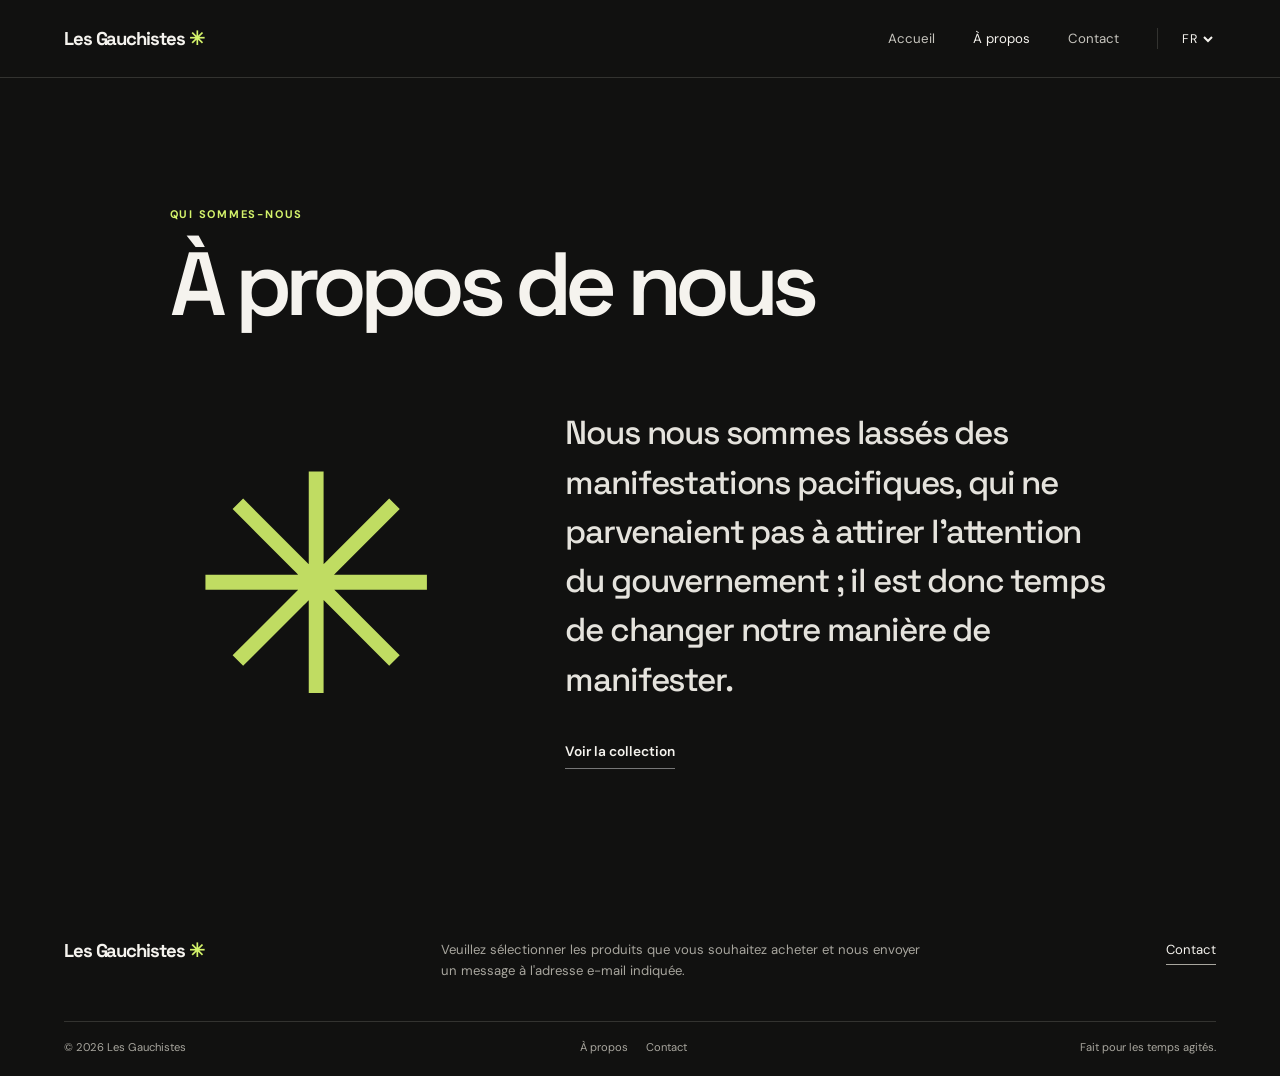
==== about.html @ 080e7e7c "site blueprint ready" ====
<!doctype html><html lang="fr"><head><meta charset="utf-8"><meta name="viewport" content="width=device-width, initial-scale=1"><meta name="theme-color" content="#111110"><link rel="stylesheet" href="styles.css"><script src="app.js" defer></script><title>À propos — Les Gauchistes</title></head><body data-page="about">
<header class="site-header"><a class="brand" href="index.html">Les Gauchistes<span class="brand-mark">✳</span></a><nav class="nav" aria-label="Navigation principale"><a href="index.html" data-i18n="navHome">Accueil</a><a class="active" href="about.html" data-i18n="navAbout">À propos</a><a href="contact.html" data-i18n="navContact">Contact</a><label class="language"><span class="sr-only" data-i18n="languageLabel">Langue</span><select id="language-select" aria-label="Language"><option value="fr">FR</option><option value="en">EN</option><option value="pl">PL</option><option value="es">ES</option><option value="pt">PT</option></select></label></nav></header>
<main class="inner-page about-page"><p class="eyebrow" data-i18n="aboutEyebrow">Qui sommes-nous</p><h1 data-i18n="aboutTitle">À propos de nous</h1><div class="about-layout"><div class="about-symbol" aria-hidden="true">✳</div><div><p class="about-lead" data-i18n="aboutBody">Nous nous sommes lassés des manifestations pacifiques, qui ne parvenaient pas à attirer l’attention du gouvernement ; il est donc temps de changer notre manière de manifester.</p><a class="text-link" href="index.html#collection" data-i18n="backCollection">Voir la collection <span>↗</span></a></div></div></main>
<footer class="site-footer"><div class="footer-top"><a class="brand" href="index.html">Les Gauchistes<span class="brand-mark">✳</span></a><p data-i18n="footerCopy">Veuillez sélectionner les produits que vous souhaitez acheter et nous envoyer un message à l'adresse e-mail indiquée.</p><a class="footer-contact" href="contact.html" data-i18n="navContact">Contact</a></div><div class="footer-bottom"><span>© 2026 Les Gauchistes</span><div><a href="about.html" data-i18n="navAbout">À propos</a><a href="contact.html" data-i18n="navContact">Contact</a></div><span data-i18n="footerNote">Fait pour les temps agités.</span></div></footer></body></html>
---- styles.css ----
@import url('https://fonts.googleapis.com/css2?family=DM+Sans:wght@400;500;600;700&family=Space+Grotesk:wght@400;500;600;700&display=swap');
:root{color-scheme:dark;--bg:#111110;--panel:#191918;--panel2:#20201e;--line:#333330;--text:#f5f3ee;--muted:#a8a69e;--acid:#d4f36b;--display:'Space Grotesk',sans-serif;--body:'DM Sans',sans-serif}*{box-sizing:border-box}html{scroll-behavior:smooth}body{margin:0;background:var(--bg);color:var(--text);font-family:var(--body);line-height:1.6}a{color:inherit;text-decoration:none}button,input,textarea,select{font:inherit}.site-header{height:78px;padding:0 clamp(20px,5vw,76px);display:flex;align-items:center;justify-content:space-between;border-bottom:1px solid var(--line);position:relative;z-index:2;background:#111110}.brand{font:700 1.16rem var(--display);letter-spacing:-.06em;white-space:nowrap}.brand-mark{color:var(--acid);padding-left:5px}.nav{display:flex;align-items:center;gap:clamp(16px,3vw,38px);font-size:.83rem}.nav>a{color:#c7c5be;transition:color .2s}.nav>a:hover,.nav>a.active{color:var(--text)}.language{border-left:1px solid var(--line);padding-left:20px}.language select{background:transparent;border:0;color:var(--text);font-size:.78rem;letter-spacing:.07em;cursor:pointer}.language option{background:#191918}.hero{min-height:490px;padding:clamp(56px,9vw,125px) clamp(24px,10vw,150px);display:flex;align-items:center;justify-content:space-between;position:relative;overflow:hidden;background:radial-gradient(ellipse at 80% 30%,#25251f 0,transparent 43%),linear-gradient(110deg,#111110 48%,#151512)}.hero:after{content:'';position:absolute;inset:0;opacity:.12;pointer-events:none;background-image:linear-gradient(90deg,transparent 49.8%,#777 50%,transparent 50.2%),linear-gradient(0deg,transparent 49.8%,#777 50%,transparent 50.2%);background-size:84px 84px;mask-image:linear-gradient(90deg,transparent,black)}.hero-inner{position:relative;z-index:1;max-width:710px}.eyebrow{text-transform:uppercase;letter-spacing:.16em;font-size:.69rem;font-weight:700;color:var(--acid);margin:0 0 17px}.hero h1,.inner-page h1{font:600 clamp(3.2rem,8vw,6.6rem)/.98 var(--display);letter-spacing:-.075em;margin:0;max-width:850px}.hero-copy{font-size:1.08rem;color:#c5c3bb;max-width:475px;margin:24px 0 28px}.text-link{font-size:.86rem;font-weight:600;display:inline-flex;align-items:center;gap:12px;border-bottom:1px solid #777;padding:0 0 6px;transition:color .2s,border .2s}.text-link:hover{color:var(--acid);border-color:var(--acid)}.text-link span{color:var(--acid)}.hero-stamp{position:relative;z-index:1;margin-right:3vw;width:190px;height:190px;border:1px solid #555448;border-radius:50%;display:flex;flex-direction:column;justify-content:center;align-items:center;gap:8px;transform:rotate(-12deg);font-size:.62rem;letter-spacing:.18em;color:#cfcdc3}.hero-stamp b{font-size:3.4rem;line-height:1;color:var(--acid)}.section-wrap{max-width:1300px;margin:auto;padding:78px clamp(20px,5vw,76px)}.section-heading{display:flex;justify-content:space-between;align-items:end;margin-bottom:30px}.section-heading h2{font:600 clamp(2rem,4vw,3rem)/1 var(--display);letter-spacing:-.06em;margin:0}.section-heading>p{font-size:.8rem;color:var(--muted)}.collection .eyebrow{margin-bottom:12px}.product-grid{display:grid;grid-template-columns:repeat(3,minmax(0,1fr));gap:16px}.product-card{background:var(--panel);border:1px solid #292927;overflow:hidden;transition:transform .25s,border-color .25s}.product-card:hover{transform:translateY(-4px);border-color:#606054}.product-image{height:270px;background:#22221f;position:relative;overflow:hidden}.product-image img{width:100%;height:100%;object-fit:cover;display:block;transition:transform .5s}.product-card:hover img{transform:scale(1.035)}.product-number{position:absolute;top:13px;left:14px;padding:4px 8px;background:rgba(17,17,16,.82);font-size:.68rem;letter-spacing:.1em}.product-info{padding:18px 18px 20px}.product-top{display:flex;justify-content:space-between;align-items:start;gap:12px}.product-info h3{font:600 1.2rem var(--display);margin:0 0 6px;letter-spacing:-.03em}.product-info p{font-size:.86rem;color:var(--muted);margin:0 0 19px;min-height:44px}.price{color:var(--acid);font-size:.9rem;font-weight:700;white-space:nowrap}.buy-button,.button{display:inline-flex;justify-content:center;align-items:center;gap:10px;border:1px solid #4a4a42;background:transparent;color:var(--text);padding:10px 14px;font-size:.79rem;font-weight:600;cursor:pointer;transition:background .2s,color .2s,border .2s}.buy-button{width:100%}.buy-button:hover,.button:hover{background:var(--acid);border-color:var(--acid);color:#171812}.buy-button span{color:var(--acid)}.buy-button:hover span{color:#171812}.manifesto{border-top:1px solid var(--line);border-bottom:1px solid var(--line);padding:74px 24px;text-align:center;background:var(--panel)}.manifesto>p:nth-child(2){font:500 clamp(1.8rem,4.5vw,3.6rem)/1.2 var(--display);letter-spacing:-.05em;max-width:850px;margin:0 auto 25px}.site-footer{padding:42px clamp(20px,5vw,76px) 19px}.footer-top{max-width:1300px;margin:0 auto 40px;display:grid;grid-template-columns:1fr 2fr auto;gap:30px;align-items:start}.footer-top p{font-size:.82rem;color:var(--muted);max-width:480px;margin:0}.footer-contact{font-size:.82rem;border-bottom:1px solid var(--muted);padding-bottom:4px}.footer-bottom{max-width:1300px;margin:auto;border-top:1px solid var(--line);padding-top:17px;display:flex;justify-content:space-between;gap:18px;color:var(--muted);font-size:.7rem}.footer-bottom div{display:flex;gap:18px}.inner-page{max-width:1120px;min-height:64vh;margin:auto;padding:clamp(70px,10vw,145px) clamp(24px,7vw,96px)}.inner-page h1{font-size:clamp(3rem,7vw,6rem)}.about-layout{display:grid;grid-template-columns:.7fr 1.3fr;gap:8vw;align-items:center;margin-top:80px}.about-symbol{font-size:clamp(9rem,24vw,19rem);line-height:1;color:var(--acid);text-align:center;opacity:.9}.about-lead{font:500 clamp(1.35rem,2.6vw,2.2rem)/1.48 var(--display);letter-spacing:-.035em;margin:0 0 34px;color:#e5e3dd}.contact-page{display:grid;grid-template-columns:1fr 1fr;gap:10vw;align-items:start}.contact-lead{font-size:1rem;color:#c7c5be;max-width:370px;margin-top:28px}.contact-form{display:grid;gap:18px;background:var(--panel);border:1px solid #292927;padding:28px}.contact-form label{display:grid;gap:7px;font-size:.81rem;font-weight:600}.contact-form input,.contact-form textarea,.contact-form select{width:100%;background:#111110;border:1px solid #3a3a36;color:var(--text);padding:11px 12px;border-radius:0;outline:none}.contact-form input:focus,.contact-form textarea:focus,.contact-form select:focus{border-color:var(--acid)}.contact-form select[multiple]{min-height:130px}.contact-form small,.form-note{font-size:.72rem;color:var(--muted)}.contact-form .button{justify-self:start;background:var(--acid);border-color:var(--acid);color:#171812}.form-status{font-size:.82rem;color:var(--acid);margin:0}.sr-only{position:absolute;width:1px;height:1px;padding:0;margin:-1px;overflow:hidden;clip:rect(0,0,0,0);white-space:nowrap;border:0}
@media(max-width:800px){.hero{min-height:440px;padding-left:7vw;padding-right:7vw}.hero-stamp{width:140px;height:140px;margin-right:0}.hero-stamp b{font-size:2.6rem}.product-grid{grid-template-columns:repeat(2,minmax(0,1fr))}.product-image{height:240px}.contact-page{gap:5vw}.about-layout{gap:4vw}}@media(max-width:580px){.site-header{height:auto;min-height:70px;padding:14px 18px;align-items:flex-start;gap:16px}.brand{font-size:1rem}.nav{gap:13px;flex-wrap:wrap;justify-content:flex-end;font-size:.74rem}.language{padding-left:10px}.hero{min-height:490px;padding:64px 24px 50px;align-items:flex-start}.hero h1{font-size:clamp(3.15rem,15vw,5rem)}.hero-stamp{position:absolute;width:110px;height:110px;right:24px;bottom:28px;opacity:.7}.hero-stamp b{font-size:2rem}.hero-stamp span{font-size:.48rem}.hero-copy{font-size:.98rem;max-width:330px}.section-wrap{padding:56px 16px}.section-heading{align-items:start;gap:12px}.section-heading>p{text-align:right;font-size:.7rem;max-width:105px}.product-grid{gap:9px}.product-image{height:clamp(145px,47vw,220px)}.product-info{padding:12px}.product-info h3{font-size:1rem}.product-info p{font-size:.75rem;min-height:60px;margin-bottom:13px}.price{font-size:.78rem}.product-top{gap:4px}.buy-button{padding:9px 6px;font-size:.73rem}.manifesto{padding:58px 22px}.footer-top{grid-template-columns:1fr auto;gap:15px;margin-bottom:25px}.footer-top p{grid-column:1/-1;grid-row:2}.footer-contact{grid-column:2;grid-row:1;align-self:center}.footer-bottom{flex-wrap:wrap;font-size:.67rem}.footer-bottom>span:last-child{display:none}.inner-page{padding:72px 24px;min-height:65vh}.about-layout{grid-template-columns:1fr;gap:24px;margin-top:34px}.about-symbol{font-size:8rem;text-align:left}.contact-page{grid-template-columns:1fr;gap:35px}.contact-form{padding:20px}.nav>a{white-space:nowrap}}
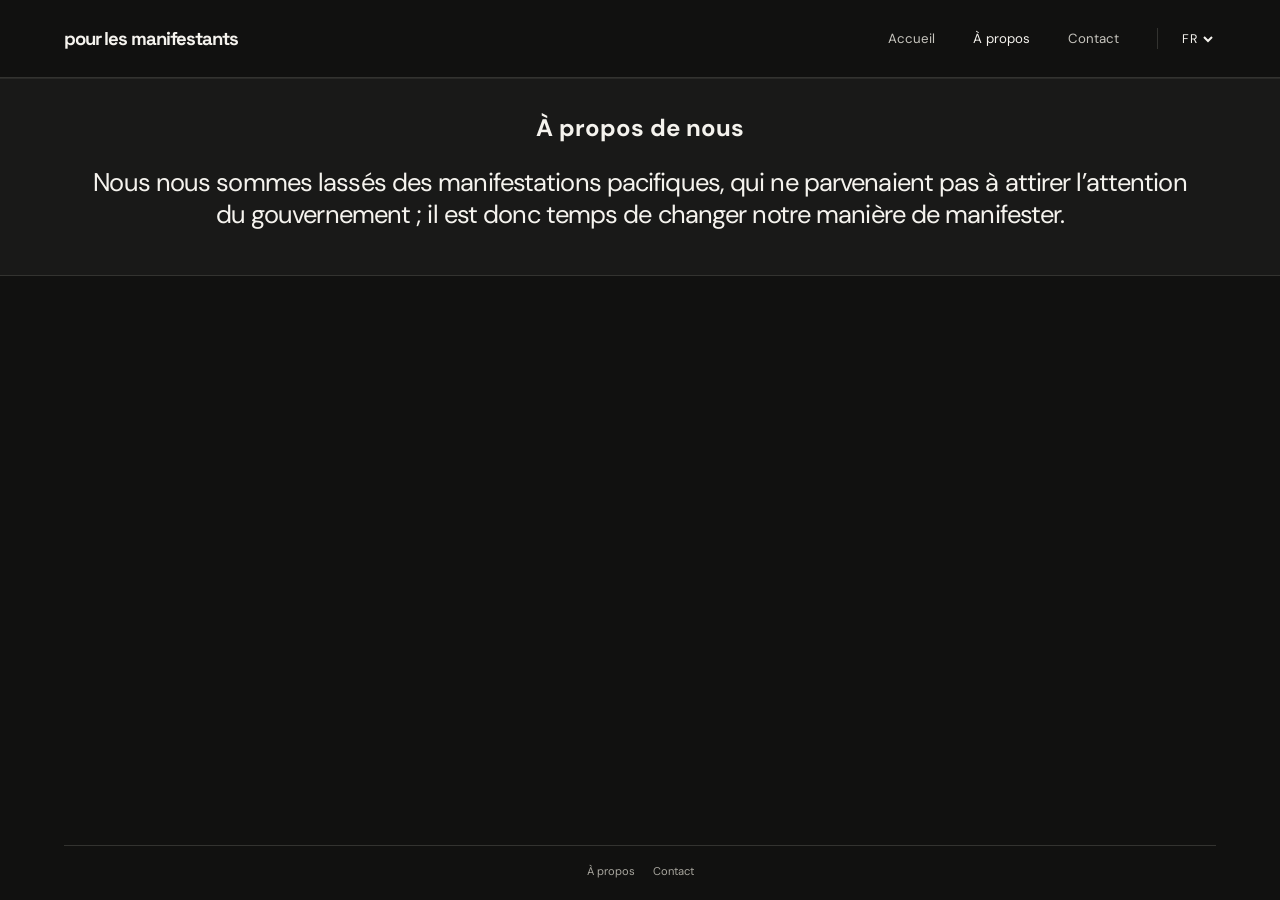
==== commit 537ee19f: "final changes ready." ====
--- a/about.html
+++ b/about.html
@@ -1,4 +1,43 @@
-<!doctype html><html lang="fr"><head><meta charset="utf-8"><meta name="viewport" content="width=device-width, initial-scale=1"><meta name="theme-color" content="#111110"><link rel="stylesheet" href="styles.css"><script src="app.js" defer></script><title>À propos — Les Gauchistes</title></head><body data-page="about">
-<header class="site-header"><a class="brand" href="index.html">Les Gauchistes<span class="brand-mark">✳</span></a><nav class="nav" aria-label="Navigation principale"><a href="index.html" data-i18n="navHome">Accueil</a><a class="active" href="about.html" data-i18n="navAbout">À propos</a><a href="contact.html" data-i18n="navContact">Contact</a><label class="language"><span class="sr-only" data-i18n="languageLabel">Langue</span><select id="language-select" aria-label="Language"><option value="fr">FR</option><option value="en">EN</option><option value="pl">PL</option><option value="es">ES</option><option value="pt">PT</option></select></label></nav></header>
-<main class="inner-page about-page"><p class="eyebrow" data-i18n="aboutEyebrow">Qui sommes-nous</p><h1 data-i18n="aboutTitle">À propos de nous</h1><div class="about-layout"><div class="about-symbol" aria-hidden="true">✳</div><div><p class="about-lead" data-i18n="aboutBody">Nous nous sommes lassés des manifestations pacifiques, qui ne parvenaient pas à attirer l’attention du gouvernement ; il est donc temps de changer notre manière de manifester.</p><a class="text-link" href="index.html#collection" data-i18n="backCollection">Voir la collection <span>↗</span></a></div></div></main>
-<footer class="site-footer"><div class="footer-top"><a class="brand" href="index.html">Les Gauchistes<span class="brand-mark">✳</span></a><p data-i18n="footerCopy">Veuillez sélectionner les produits que vous souhaitez acheter et nous envoyer un message à l'adresse e-mail indiquée.</p><a class="footer-contact" href="contact.html" data-i18n="navContact">Contact</a></div><div class="footer-bottom"><span>© 2026 Les Gauchistes</span><div><a href="about.html" data-i18n="navAbout">À propos</a><a href="contact.html" data-i18n="navContact">Contact</a></div><span data-i18n="footerNote">Fait pour les temps agités.</span></div></footer></body></html>
+<!doctype html>
+<html lang="fr">
+
+<head>
+    <meta charset="utf-8">
+    <meta name="viewport" content="width=device-width, initial-scale=1">
+    <meta name="theme-color" content="#111110">
+    <link rel="stylesheet" href="styles.css">
+    <script src="app.js" defer></script>
+    <title>À propos — Les Gauchistes</title>
+</head>
+
+<body data-page="about">
+    <header class="site-header"><a class="brand" data-i18n="siteName" href="index.html">pour les manifestants</a>
+        <nav class="nav" aria-label="Navigation principale"><a href="index.html" data-i18n="navHome">Accueil</a><a
+                class="active" href="about.html" data-i18n="navAbout">À propos</a><a href="contact.html"
+                data-i18n="navContact">Contact</a><label class="language"><span class="sr-only"
+                    data-i18n="languageLabel">Langue</span><select id="language-select" aria-label="Language">
+                    <option value="fr">FR</option>
+                    <option value="en">EN</option>
+                    <option value="pl">PL</option>
+                    <option value="es">ES</option>
+                    <option value="pt">PT</option>
+                </select></label></nav>
+    </header>
+    <main class="about-screen">
+        <section class="about-feature" aria-labelledby="aboutHeading">
+            <h1 data-i18n="aboutTitle" id="aboutHeading">À propos de nous</h1>
+
+            <p class="about-message" data-i18n="aboutBody">Nous nous sommes lassés des manifestations pacifiques, qui ne
+                parvenaient pas à attirer l’attention du gouvernement ; il est donc temps de changer notre manière de
+                manifester.</p>
+        </section>
+    </main>
+    <footer class="site-footer" id="aboutFooter">
+        <div class="footer-bottom">
+            <div><a href="about.html" data-i18n="navAbout">À propos</a><a href="contact.html"
+                    data-i18n="navContact">Contact</a></div>
+        </div>
+    </footer>
+</body>
+
+</html>
--- a/styles.css
+++ b/styles.css
@@ -1,3 +1,447 @@
 @import url('https://fonts.googleapis.com/css2?family=DM+Sans:wght@400;500;600;700&family=Space+Grotesk:wght@400;500;600;700&display=swap');
-:root{color-scheme:dark;--bg:#111110;--panel:#191918;--panel2:#20201e;--line:#333330;--text:#f5f3ee;--muted:#a8a69e;--acid:#d4f36b;--display:'Space Grotesk',sans-serif;--body:'DM Sans',sans-serif}*{box-sizing:border-box}html{scroll-behavior:smooth}body{margin:0;background:var(--bg);color:var(--text);font-family:var(--body);line-height:1.6}a{color:inherit;text-decoration:none}button,input,textarea,select{font:inherit}.site-header{height:78px;padding:0 clamp(20px,5vw,76px);display:flex;align-items:center;justify-content:space-between;border-bottom:1px solid var(--line);position:relative;z-index:2;background:#111110}.brand{font:700 1.16rem var(--display);letter-spacing:-.06em;white-space:nowrap}.brand-mark{color:var(--acid);padding-left:5px}.nav{display:flex;align-items:center;gap:clamp(16px,3vw,38px);font-size:.83rem}.nav>a{color:#c7c5be;transition:color .2s}.nav>a:hover,.nav>a.active{color:var(--text)}.language{border-left:1px solid var(--line);padding-left:20px}.language select{background:transparent;border:0;color:var(--text);font-size:.78rem;letter-spacing:.07em;cursor:pointer}.language option{background:#191918}.hero{min-height:490px;padding:clamp(56px,9vw,125px) clamp(24px,10vw,150px);display:flex;align-items:center;justify-content:space-between;position:relative;overflow:hidden;background:radial-gradient(ellipse at 80% 30%,#25251f 0,transparent 43%),linear-gradient(110deg,#111110 48%,#151512)}.hero:after{content:'';position:absolute;inset:0;opacity:.12;pointer-events:none;background-image:linear-gradient(90deg,transparent 49.8%,#777 50%,transparent 50.2%),linear-gradient(0deg,transparent 49.8%,#777 50%,transparent 50.2%);background-size:84px 84px;mask-image:linear-gradient(90deg,transparent,black)}.hero-inner{position:relative;z-index:1;max-width:710px}.eyebrow{text-transform:uppercase;letter-spacing:.16em;font-size:.69rem;font-weight:700;color:var(--acid);margin:0 0 17px}.hero h1,.inner-page h1{font:600 clamp(3.2rem,8vw,6.6rem)/.98 var(--display);letter-spacing:-.075em;margin:0;max-width:850px}.hero-copy{font-size:1.08rem;color:#c5c3bb;max-width:475px;margin:24px 0 28px}.text-link{font-size:.86rem;font-weight:600;display:inline-flex;align-items:center;gap:12px;border-bottom:1px solid #777;padding:0 0 6px;transition:color .2s,border .2s}.text-link:hover{color:var(--acid);border-color:var(--acid)}.text-link span{color:var(--acid)}.hero-stamp{position:relative;z-index:1;margin-right:3vw;width:190px;height:190px;border:1px solid #555448;border-radius:50%;display:flex;flex-direction:column;justify-content:center;align-items:center;gap:8px;transform:rotate(-12deg);font-size:.62rem;letter-spacing:.18em;color:#cfcdc3}.hero-stamp b{font-size:3.4rem;line-height:1;color:var(--acid)}.section-wrap{max-width:1300px;margin:auto;padding:78px clamp(20px,5vw,76px)}.section-heading{display:flex;justify-content:space-between;align-items:end;margin-bottom:30px}.section-heading h2{font:600 clamp(2rem,4vw,3rem)/1 var(--display);letter-spacing:-.06em;margin:0}.section-heading>p{font-size:.8rem;color:var(--muted)}.collection .eyebrow{margin-bottom:12px}.product-grid{display:grid;grid-template-columns:repeat(3,minmax(0,1fr));gap:16px}.product-card{background:var(--panel);border:1px solid #292927;overflow:hidden;transition:transform .25s,border-color .25s}.product-card:hover{transform:translateY(-4px);border-color:#606054}.product-image{height:270px;background:#22221f;position:relative;overflow:hidden}.product-image img{width:100%;height:100%;object-fit:cover;display:block;transition:transform .5s}.product-card:hover img{transform:scale(1.035)}.product-number{position:absolute;top:13px;left:14px;padding:4px 8px;background:rgba(17,17,16,.82);font-size:.68rem;letter-spacing:.1em}.product-info{padding:18px 18px 20px}.product-top{display:flex;justify-content:space-between;align-items:start;gap:12px}.product-info h3{font:600 1.2rem var(--display);margin:0 0 6px;letter-spacing:-.03em}.product-info p{font-size:.86rem;color:var(--muted);margin:0 0 19px;min-height:44px}.price{color:var(--acid);font-size:.9rem;font-weight:700;white-space:nowrap}.buy-button,.button{display:inline-flex;justify-content:center;align-items:center;gap:10px;border:1px solid #4a4a42;background:transparent;color:var(--text);padding:10px 14px;font-size:.79rem;font-weight:600;cursor:pointer;transition:background .2s,color .2s,border .2s}.buy-button{width:100%}.buy-button:hover,.button:hover{background:var(--acid);border-color:var(--acid);color:#171812}.buy-button span{color:var(--acid)}.buy-button:hover span{color:#171812}.manifesto{border-top:1px solid var(--line);border-bottom:1px solid var(--line);padding:74px 24px;text-align:center;background:var(--panel)}.manifesto>p:nth-child(2){font:500 clamp(1.8rem,4.5vw,3.6rem)/1.2 var(--display);letter-spacing:-.05em;max-width:850px;margin:0 auto 25px}.site-footer{padding:42px clamp(20px,5vw,76px) 19px}.footer-top{max-width:1300px;margin:0 auto 40px;display:grid;grid-template-columns:1fr 2fr auto;gap:30px;align-items:start}.footer-top p{font-size:.82rem;color:var(--muted);max-width:480px;margin:0}.footer-contact{font-size:.82rem;border-bottom:1px solid var(--muted);padding-bottom:4px}.footer-bottom{max-width:1300px;margin:auto;border-top:1px solid var(--line);padding-top:17px;display:flex;justify-content:space-between;gap:18px;color:var(--muted);font-size:.7rem}.footer-bottom div{display:flex;gap:18px}.inner-page{max-width:1120px;min-height:64vh;margin:auto;padding:clamp(70px,10vw,145px) clamp(24px,7vw,96px)}.inner-page h1{font-size:clamp(3rem,7vw,6rem)}.about-layout{display:grid;grid-template-columns:.7fr 1.3fr;gap:8vw;align-items:center;margin-top:80px}.about-symbol{font-size:clamp(9rem,24vw,19rem);line-height:1;color:var(--acid);text-align:center;opacity:.9}.about-lead{font:500 clamp(1.35rem,2.6vw,2.2rem)/1.48 var(--display);letter-spacing:-.035em;margin:0 0 34px;color:#e5e3dd}.contact-page{display:grid;grid-template-columns:1fr 1fr;gap:10vw;align-items:start}.contact-lead{font-size:1rem;color:#c7c5be;max-width:370px;margin-top:28px}.contact-form{display:grid;gap:18px;background:var(--panel);border:1px solid #292927;padding:28px}.contact-form label{display:grid;gap:7px;font-size:.81rem;font-weight:600}.contact-form input,.contact-form textarea,.contact-form select{width:100%;background:#111110;border:1px solid #3a3a36;color:var(--text);padding:11px 12px;border-radius:0;outline:none}.contact-form input:focus,.contact-form textarea:focus,.contact-form select:focus{border-color:var(--acid)}.contact-form select[multiple]{min-height:130px}.contact-form small,.form-note{font-size:.72rem;color:var(--muted)}.contact-form .button{justify-self:start;background:var(--acid);border-color:var(--acid);color:#171812}.form-status{font-size:.82rem;color:var(--acid);margin:0}.sr-only{position:absolute;width:1px;height:1px;padding:0;margin:-1px;overflow:hidden;clip:rect(0,0,0,0);white-space:nowrap;border:0}
-@media(max-width:800px){.hero{min-height:440px;padding-left:7vw;padding-right:7vw}.hero-stamp{width:140px;height:140px;margin-right:0}.hero-stamp b{font-size:2.6rem}.product-grid{grid-template-columns:repeat(2,minmax(0,1fr))}.product-image{height:240px}.contact-page{gap:5vw}.about-layout{gap:4vw}}@media(max-width:580px){.site-header{height:auto;min-height:70px;padding:14px 18px;align-items:flex-start;gap:16px}.brand{font-size:1rem}.nav{gap:13px;flex-wrap:wrap;justify-content:flex-end;font-size:.74rem}.language{padding-left:10px}.hero{min-height:490px;padding:64px 24px 50px;align-items:flex-start}.hero h1{font-size:clamp(3.15rem,15vw,5rem)}.hero-stamp{position:absolute;width:110px;height:110px;right:24px;bottom:28px;opacity:.7}.hero-stamp b{font-size:2rem}.hero-stamp span{font-size:.48rem}.hero-copy{font-size:.98rem;max-width:330px}.section-wrap{padding:56px 16px}.section-heading{align-items:start;gap:12px}.section-heading>p{text-align:right;font-size:.7rem;max-width:105px}.product-grid{gap:9px}.product-image{height:clamp(145px,47vw,220px)}.product-info{padding:12px}.product-info h3{font-size:1rem}.product-info p{font-size:.75rem;min-height:60px;margin-bottom:13px}.price{font-size:.78rem}.product-top{gap:4px}.buy-button{padding:9px 6px;font-size:.73rem}.manifesto{padding:58px 22px}.footer-top{grid-template-columns:1fr auto;gap:15px;margin-bottom:25px}.footer-top p{grid-column:1/-1;grid-row:2}.footer-contact{grid-column:2;grid-row:1;align-self:center}.footer-bottom{flex-wrap:wrap;font-size:.67rem}.footer-bottom>span:last-child{display:none}.inner-page{padding:72px 24px;min-height:65vh}.about-layout{grid-template-columns:1fr;gap:24px;margin-top:34px}.about-symbol{font-size:8rem;text-align:left}.contact-page{grid-template-columns:1fr;gap:35px}.contact-form{padding:20px}.nav>a{white-space:nowrap}}
+
+:root {
+    color-scheme: dark;
+    --bg: #111110;
+    --panel: #191918;
+    --line: #333330;
+    --text: #f5f3ee;
+    --muted: #a8a69e;
+    --acid: #d4f36b;
+    --display: 'Space Grotesk', sans-serif;
+    --body: 'DM Sans', sans-serif
+}
+
+* {
+    box-sizing: border-box
+}
+
+html {
+    scroll-behavior: smooth
+}
+
+body {
+    margin: 0;
+    background: var(--bg);
+    color: var(--text);
+    font-family: var(--body);
+    line-height: 1.6
+}
+
+a {
+    color: inherit;
+    text-decoration: none
+}
+
+button,
+input,
+textarea,
+select {
+    font: inherit
+}
+
+.site-header {
+    height: 78px;
+    padding: 0 clamp(20px, 5vw, 76px);
+    display: flex;
+    align-items: center;
+    justify-content: space-between;
+    border-bottom: 1px solid var(--line);
+    position: relative;
+    z-index: 2;
+    background: #111110
+}
+
+.brand {
+    font: 700 1.16rem var(--display);
+    letter-spacing: -.06em;
+    white-space: nowrap
+}
+.nav {
+    display: flex;
+    align-items: center;
+    gap: clamp(16px, 3vw, 38px);
+    font-size: .83rem
+}
+
+.nav>a {
+    color: #c7c5be;
+    transition: color .2s
+}
+
+.nav>a:hover,
+.nav>a.active {
+    color: var(--text)
+}
+
+.language {
+    border-left: 1px solid var(--line);
+    padding-left: 20px
+}
+
+.language select {
+    background: transparent;
+    border: 0;
+    color: var(--text);
+    font-size: .78rem;
+    letter-spacing: .07em;
+    cursor: pointer
+}
+
+.language option {
+    background: #191918
+}
+
+.headingContainer {
+    width: 100%;
+    position: relative;
+    text-align: center;
+    color: var(--acid);
+}
+.text-link {
+    font-size: .86rem;
+    font-weight: 600;
+    display: inline-flex;
+    align-items: center;
+    gap: 12px;
+    border-bottom: 1px solid #777;
+    padding: 0 0 6px;
+    transition: color .2s, border .2s
+}
+
+.text-link:hover {
+    color: var(--acid);
+    border-color: var(--acid)
+}
+
+.text-link span {
+    color: var(--acid)
+}
+.section-wrap {
+    margin: auto;
+    padding: 20px clamp(20px, 5vw, 76px)
+}
+
+.section-heading {
+    display: flex;
+    justify-content: space-between;
+    align-items: end;
+    margin-bottom: 30px
+}
+
+.section-heading h2 {
+    font: 600 clamp(2rem, 4vw, 3rem)/1 var(--display);
+    letter-spacing: -.06em;
+    margin: 0
+}
+.product-grid {
+    display: grid;
+    grid-template-columns: repeat(3, minmax(0, 1fr));
+    gap: 16px
+}
+
+.product-card {
+    background: var(--panel);
+    border: 1px solid #292927;
+    overflow: hidden;
+    transition: transform .25s, border-color .25s
+}
+
+.product-card:hover {
+    transform: translateY(-4px);
+    border-color: #606054
+}
+
+.product-image {
+    height: 270px;
+    background: #22221f;
+    position: relative;
+    overflow: hidden
+}
+
+.product-image img {
+    width: 100%;
+    height: 100%;
+    object-fit: cover;
+    display: block;
+    transition: transform .5s
+}
+
+.product-card:hover img {
+    transform: scale(1.035)
+}
+.product-info {
+    padding: 18px 18px 20px
+}
+
+.product-top {
+    display: flex;
+    justify-content: space-between;
+    align-items: start;
+    gap: 12px
+}
+
+.product-info h3 {
+    font: 600 1.2rem var(--display);
+    margin: 0 0 6px;
+    letter-spacing: -.03em
+}
+
+.product-info p {
+    font-size: .86rem;
+    color: var(--muted);
+    margin: 0 0 19px;
+    min-height: 44px
+}
+
+.price {
+    color: var(--acid);
+    font-size: .9rem;
+    font-weight: 700;
+    white-space: nowrap
+}
+
+.buy-button {
+    display: inline-flex;
+    justify-content: center;
+    align-items: center;
+    gap: 10px;
+    border: 1px solid #4a4a42;
+    background: transparent;
+    color: var(--text);
+    padding: 10px 14px;
+    font-size: .79rem;
+    font-weight: 600;
+    cursor: pointer;
+    transition: background .2s, color .2s, border .2s
+}
+
+.buy-button {
+    width: 100%
+}
+
+.buy-button:hover {
+    background: var(--acid);
+    border-color: var(--acid);
+    color: #171812
+}
+
+.buy-button span {
+    color: var(--acid)
+}
+
+.buy-button:hover span {
+    color: #171812
+}
+
+.manifesto {
+    border-top: 1px solid var(--line);
+    border-bottom: 1px solid var(--line);
+    padding: 20px 20px;
+    text-align: center;
+    background: var(--panel)
+}
+
+.manifesto>p:nth-child(2) {
+    font: clamp(1.1rem, 2vw, 3.6rem)/1.2 var(--display);
+    letter-spacing: -.05em;
+    max-width: 850px;
+    margin: 0 auto 25px
+}
+
+#contactEmail {
+    letter-spacing: 0.2rem;
+    font-size: 1.2rem;
+    color: var(--acid);
+}
+
+.site-footer {
+    padding: 42px clamp(20px, 5vw, 76px) 19px
+}
+
+#contactFooter {
+    position: fixed;
+    left: 0;
+    right: 0;
+    bottom: 0;
+}
+
+#aboutFooter {
+    position: fixed;
+    left: 0;
+    right: 0;
+    bottom: 0;
+}
+.footer-bottom {
+    max-width: 1300px;
+    margin: auto;
+    border-top: 1px solid var(--line);
+    padding-top: 17px;
+    display: flex;
+    justify-content: center;
+    align-items: center;
+    gap: 18px;
+    color: var(--muted);
+    font-size: .7rem
+}
+
+.footer-bottom div {
+    display: flex;
+    gap: 18px
+}
+
+.inner-page {
+    margin: auto;
+    padding: 10px clamp(24px, 7vw, 96px)
+}
+.contact-page {
+    display: grid;
+    grid-template-columns: 1fr;
+    gap: 10vw;
+    align-items: start
+}
+.sr-only {
+    position: absolute;
+    width: 1px;
+    height: 1px;
+    padding: 0;
+    margin: -1px;
+    overflow: hidden;
+    clip: rect(0, 0, 0, 0);
+    white-space: nowrap;
+    border: 0
+}
+
+.about-screen {
+    padding: 0;
+    width: 100%;
+}
+
+.about-feature {
+    padding: 10px clamp(22px, 6vw, 90px) 44px;
+    display: flex;
+    flex-direction: column;
+    align-items: center;
+    justify-content: flex-start;
+    text-align: center;
+    background: #191918;
+    border-top: 1px solid #292927;
+    border-bottom: 1px solid #333330;
+}
+.about-message {
+    max-width: 1340px;
+    margin: 0 auto;
+    color: var(--text);
+    font: 400 clamp(1.25rem, 2vw, 2.25rem)/1.24 var(--body);
+    letter-spacing: -.035em;
+}
+@media(max-width:580px) {
+    .about-feature {
+        min-height: 340px;
+        padding: 48px 22px 38px;
+    }
+.about-message {
+        font-size: 1.2rem;
+        line-height: 1.38;
+    }
+}
+
+@media(max-width:800px) {
+.product-grid {
+        grid-template-columns: repeat(2, minmax(0, 1fr))
+    }
+
+    .product-image {
+        height: 240px
+    }
+
+    .contact-page {
+        gap: 5vw
+    }
+}
+
+@media(max-width:580px) {
+    .site-header {
+        height: auto;
+        min-height: 70px;
+        padding: 14px 18px;
+        align-items: flex-start;
+        gap: 16px
+    }
+
+    .brand {
+        font-size: 1rem
+    }
+
+    .nav {
+        gap: 13px;
+        flex-wrap: wrap;
+        justify-content: flex-end;
+        font-size: .74rem
+    }
+
+    .language {
+        padding-left: 10px
+    }
+.section-wrap {
+        padding: 56px 16px
+    }
+
+    .section-heading {
+        align-items: start;
+        gap: 12px
+    }
+.product-grid {
+        gap: 9px
+    }
+
+    .product-image {
+        height: clamp(145px, 47vw, 220px)
+    }
+
+    .product-info {
+        padding: 12px
+    }
+
+    .product-info h3 {
+        font-size: 1rem
+    }
+
+    .product-info p {
+        font-size: .75rem;
+        min-height: 60px;
+        margin-bottom: 13px
+    }
+
+    .price {
+        font-size: .78rem
+    }
+
+    .product-top {
+        gap: 4px
+    }
+
+    .buy-button {
+        padding: 9px 6px;
+        font-size: .73rem
+    }
+
+    .manifesto {
+        padding: 58px 22px
+    }
+.footer-bottom {
+        flex-wrap: wrap;
+        font-size: .67rem
+    }
+.inner-page {
+        padding: 72px 24px;
+        min-height: 65vh
+    }
+.contact-page {
+        grid-template-columns: 1fr;
+        gap: 35px
+    }
+.nav>a {
+        white-space: nowrap
+    }
+}
